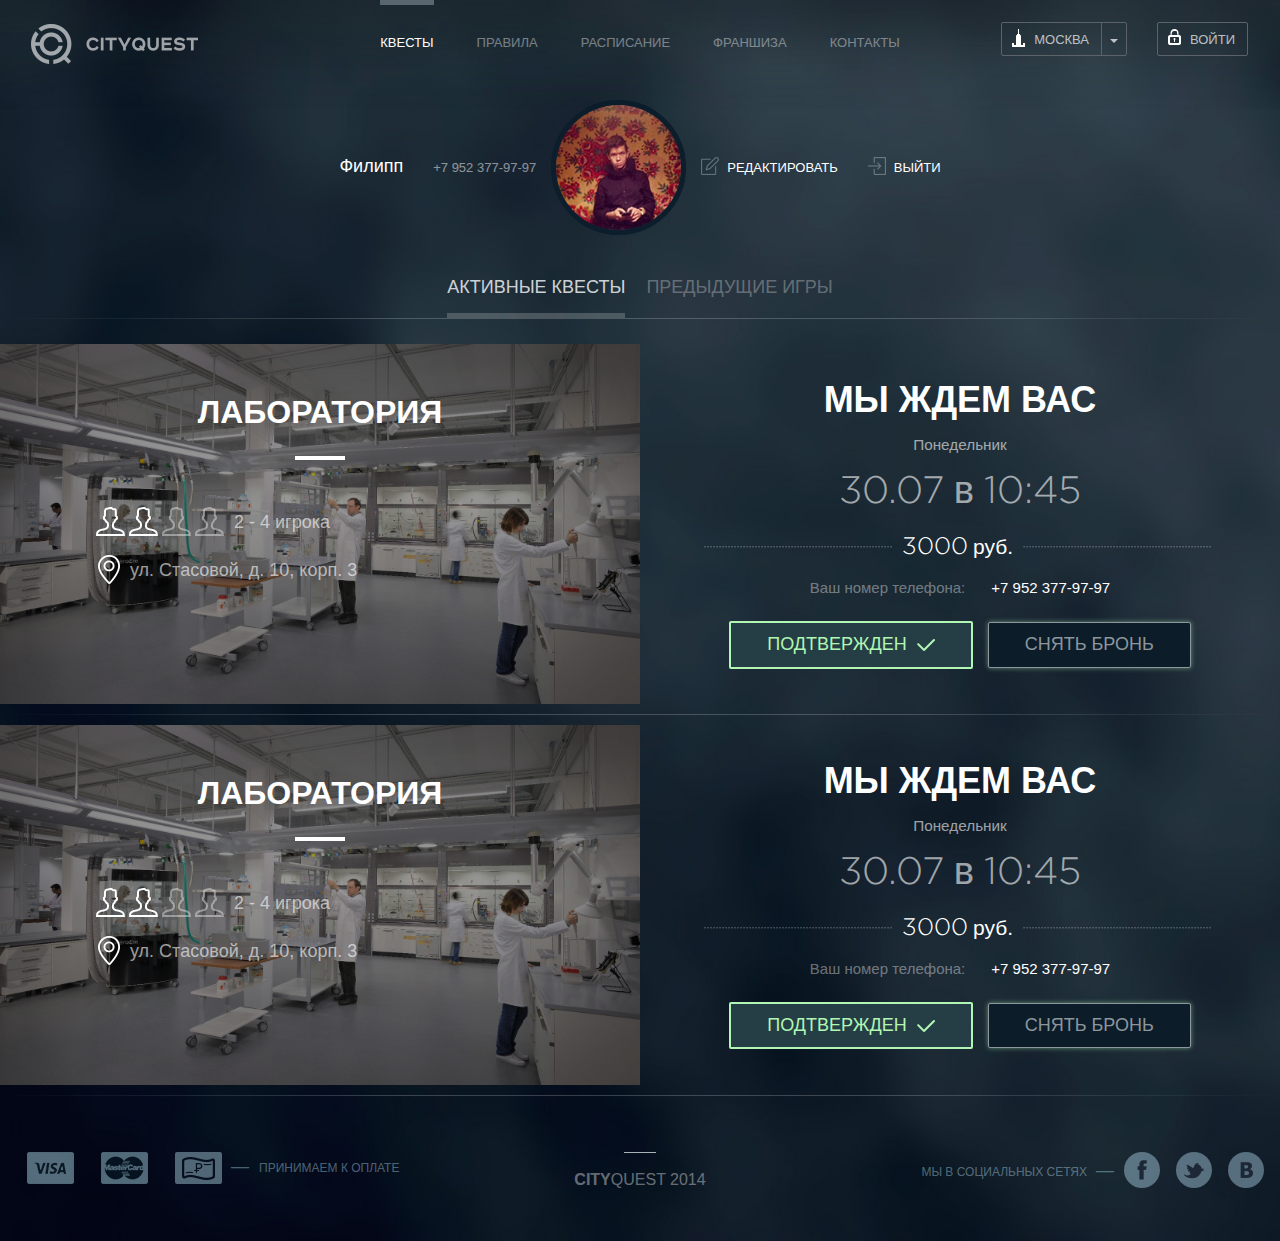
==== cabinet.html @ 11784ff0 "final part" ====
<!DOCTYPE html>
<html lang="en">
  <head>
    <title>CityQuest - Ограбление банка</title><meta charset="utf-8">
    <meta content="IE=edge" http-equiv="X-UA-Compatible">
    <meta content="width=device-width, initial-scale=1" name="viewport">
    <meta content="" name="description">
    <meta content="marchukilya@gmail.com" name="author">
    <link href="favicon.ico" rel="icon">
    <link href="css/bootstrap.min.css" rel="stylesheet">
    <!--[if lt IE 9] <script src="../../assets/js/ie8-responsive-file-warning.js"></script>-->
    <script src="js/ie-emulation-modes-warning.js"></script>
    <script src="js/ie10-viewport-bug-workaround.js"></script>
    <!--[if lt IE 9]
    <script src="https://oss.maxcdn.com/html5shiv/3.7.2/html5shiv.min.js"></script>
    <script src="https://oss.maxcdn.com/respond/1.4.2/respond.min.js"></script>-->
  </head>
  <body class="inner">
    <div class="navbar-wrapper">
      <div class="container-fluid">
        <div class="navbar navbar-static-top" role="navigation">
          <div class="container">
            <div class="row">
              <div class="col-md-3 col-sm-4 col-xs-7">
                <div class="navbar-header">
                  <a class="navbar-brand" href="index.html"><img src="img/logo1.png"></a>
                </div>
              </div>
              <div class="col-md-6 col-sm-1 hidden-xs navbar-inner" id="top_menu_container">
                <div class="navbar-collapse collapse" id="top_menu">
                  <ul class="nav navbar-nav">
                    <li class="hidden hidden-lg">
                      <a id="close_top_menu" type="button"><span aria-hidden="true"> ×</span><span class="sr-only">Close</span></a>
                    </li>
                    <li class="active">
                      <a href="index.html"> Квесты</a>
                    </li>
                    <li>
                      <a href="rules.html"> Правила</a>
                    </li>
                    <li>
                      <a href="schedules.html"> Расписание</a>
                    </li>
                    <li>
                      <a href="q.html"> Франшиза </a>
                    </li>
                    <li>
                      <a href="k.html"> Контакты</a>
                    </li>
                  </ul>
                </div>
              </div>
              <div class="col-md-3 col-sm-7 col-xs-5">
                <div class="pull-right right-nav-btn">
                  <button class="btn navbar-toggle btn-topline" id="show-menu" type="button"><span class="icos"><span class="icon-bar"></span><span class="icon-bar"></span><span class="icon-bar"></span></span><span>Меню</span></button>
                  <div id="for-city">
                    <div class="btn-group city-select">
                      <button class="btn btn-topline ico-msq" data-toggle="dropdown" type="button"> Москва</button><button class="btn btn-topline dropdown-toggle" data-toggle="dropdown" type="button"><span class="caret"></span><span class="sr-only">Выбрать город</span></button>
                      <ul class="dropdown-menu" role="menu">
                        <li>
                          <a href="#">Питер</a>
                        </li>
                        <li>
                          <a href="#">Уфа</a>
                        </li>
                        <li>
                          <a href="#">Владивосток</a>
                        </li>
                      </ul>
                    </div>
                  </div>
                  <div id="for-login-pl">
                    <a class="btn btn-topline btn-default ico-lock" data-target="#myModalAuth" data-toggle="modal" href="#login"> ВОЙТИ</a>
                  </div>
                </div>
              </div>
            </div>
          </div>
        </div>
      </div>
    </div>
    <div class="jumbotron">
      <div class="row">
        <div class="col-xs-12 text-center cabinet visible-xs moveUp">
          <img class="img-circle" height="135" src="img/ava.jpg" width="135">
        </div>
        <div class="col-xs-12 text-center cabinet">
          <span class="name">Филипп</span><span class="phone">+7 952 377-97-97</span><img class="img-circle hidden-xs" height="135" src="img/ava.jpg" width="135"><span><a><i class="edit-ico"></i>Редактировать</a></span><span><a><i class="logout-ico"></i>Выйти</a></span>
        </div>
      </div>
    </div>
    <div class="container-fluid myQuests">
      <div class="row">
        <div class="col-xs-12 text-center">
          <h2 class="twotab active">
            Активные квесты
          </h2>
          <h2 class="twotab">
            предыдущие игры
          </h2>
          <hr class="fadeOut">
        </div>
      </div>
      <div class="row ModalBook">
        <div class="col-sm-6 col-xs-12">
          <img alt="Generic placeholder image" class="featurette-image img-responsive" src="img/Photos/Lab.jpg"><a class="descr" href="#lab">
              <h2>
                Лаборатория
              </h2>
              <p>
                <span><i class="ico-ppl"></i><i class="ico-ppl"></i><i class="ico-ppl noactive"></i><i class="ico-ppl noactive"></i>2 - 4 игрока</span><span><i class="ico-loc"></i>ул. Стасовой, д. 10, корп. 3</span>
              </p>
            </a></img>
        </div>
        <div class="col-sm-6 col-xs-12 shad">
          <div class="text-center">
            <h3>
              Мы ждем вас
            </h3>
            <p>
              <small>Понедельник</small><span>30.07</span><em>в</em><span>10:45</span>
            </p>
            <div class="priceTbl">
              <div class="priceRow">
                <span class="dashed"></span><span class="price">3000<em>руб.</em></span><span class="dashed"></span>
              </div>
            </div>
            <p class="you_phone">
              Ваш номер телефона:<a>+7 952 377-97-97</a>
            </p>
            <div class="btn btn-default btn-success">
              ПОдтвержден
              <div class="glyphicon glyphicon-ok"></div>
            </div>
            <div class="btn btn-default btn-blank">
              снять бронь
            </div>
          </div>
        </div>
      </div>
      <div class="row">
        <div class="col-xs-12">
          <hr class="fadeOut p10">
        </div>
      </div>
      <div class="row ModalBook">
        <div class="col-sm-6 col-xs-12">
          <img alt="Generic placeholder image" class="featurette-image img-responsive" src="img/Photos/Lab.jpg"><a class="descr" href="#lab">
              <h2>
                Лаборатория
              </h2>
              <p>
                <span><i class="ico-ppl"></i><i class="ico-ppl"></i><i class="ico-ppl noactive"></i><i class="ico-ppl noactive"></i>2 - 4 игрока</span><span><i class="ico-loc"></i>ул. Стасовой, д. 10, корп. 3</span>
              </p>
            </a></img>
        </div>
        <div class="col-sm-6 col-xs-12 shad">
          <div class="text-center">
            <h3>
              Мы ждем вас
            </h3>
            <p>
              <small>Понедельник</small><span>30.07</span><em>в</em><span>10:45</span>
            </p>
            <div class="priceTbl">
              <div class="priceRow">
                <span class="dashed"></span><span class="price">3000<em>руб.</em></span><span class="dashed"></span>
              </div>
            </div>
            <p class="you_phone">
              Ваш номер телефона:<a>+7 952 377-97-97</a>
            </p>
            <div class="btn btn-default btn-success">
              ПОдтвержден
              <div class="glyphicon glyphicon-ok"></div>
            </div>
            <div class="btn btn-default btn-blank">
              снять бронь
            </div>
          </div>
        </div>
      </div>
      <div class="row">
        <div class="col-xs-12">
          <hr class="fadeOut p10">
        </div>
      </div>
    </div>
    <div class="footer">
      <div class="row">
        <div class="col-sm-5 hidden-xs">
          <p class="pull-left condition">
            <i class="ico-pay ico-visa" data-toggle="tooltip" title="Принимаем к оплате карты Visa"></i><i class="ico-pay ico-mc" data-toggle="tooltip" title="Принимаем к оплате карты MasterCard"></i><i class="ico-pay ico-cash" data-toggle="tooltip" title="Принимаем к оплате наличные"></i><span class="weinsoc hidden-sm"><em>&mdash;</em>Принимаем к оплате</span>
          </p>
        </div>
        <div class="col-xs-12 visible-xs">
          <p class="text-center">
            <a class="btn-soc" href="#"><i class="ico-soc ico-fb"></i></a><a class="btn-soc" href="#"><i class="ico-soc ico-tw"></i></a><a class="btn-soc" href="#"><i class="ico-soc ico-vk"></i></a>
          </p>
        </div>
        <div class="col-sm-2 col-xs-12">
          <p class="text-center">
            <span class="brand"><strong>CITY</strong>QUEST 2014</span>
          </p>
        </div>
        <div class="col-sm-5 col-xs-12 hidden-xs">
          <p class="pull-right right-soc">
            <span class="weinsoc hidden-sm">мы в социальных сетях<em>&mdash;</em></span><a class="btn-soc" href="#"><i class="ico-soc ico-fb"></i></a><a class="btn-soc" href="#"><i class="ico-soc ico-tw"></i></a><a class="btn-soc" href="#"><i class="ico-soc ico-vk"></i></a>
          </p>
        </div>
      </div>
    </div>
    <div aria-hidden="true" aria-labelledby="myModalMenuLabel" class="modal fade" id="myModalMenu" role="dialog" tabindex="-1">
      <div class="modal-dialog">
        <div class="modal-content">
          <div class="modal-header text-center">
            <button class="close" data-dismiss="modal" type="button"><span aria-hidden="true"> &times;</span><span class="sr-only">Close</span></button>
          </div>
          <div class="modal-body">
            <div class="row right-nav-btn">
              <div class="col-xs-6" id="for-select-city"></div>
              <div class="col-xs-6" id="for-login"></div>
            </div>
            <div class="row">
              <div class="col-xs-12" id="for-menu"></div>
            </div>
          </div>
        </div>
      </div>
    </div>
    <div aria-hidden="true" aria-labelledby="myModalLabelAuth" class="modal fade" id="myModalAuth" role="dialog" tabindex="-1">
      <div class="modal-dialog">
        <div class="modal-content">
          <div class="modal-header">
            <button class="visible-xs close" data-dismiss="modal" type="button"><span aria-hidden="true">&times;</span><span class="sr-only">Close</span></button><a class="h4 modal-title" data-toggle="tab" href="#auth" role="tab">Вход на сайт</a><a class="h4 modal-title active" data-toggle="tab" href="#reg" role="tab">Регистрация</a>
            <hr class="fadeOut">
          </div>
          <div class="modal-body">
            <div class="row social_auth">
              <div class="col-xs-6 text-right">
                <a class="vk" href="#vk"></a>
              </div>
              <div class="col-xs-6 text-left">
                <a class="fb" href="#fb"></a>
              </div>
              <div class="col-xs-12">
                <div class="orTbl">
                  <div class="orRow">
                    <div class="orCell orL"></div>
                    <div class="orCell orC">
                      <span>или</span>
                    </div>
                    <div class="orCell orR"></div>
                  </div>
                </div>
              </div>
            </div>
            <div class="tab-content">
              <div class="tab-pane" id="auth">
                <form role="form">
                  <div class="form-group">
                    <input class="form-control" placeholder="Email" type="email">
                  </div>
                  <div class="form-group">
                    <input class="form-control" placeholder="Пароль" type="password">
                  </div>
                  <div class="checkbox invisible">
                    <label></label>
                  </div>
                  <button class="btn btn-default btn-block btn-lg" type="submit"> Авторизоваться</button>
                </form>
              </div>
              <div class="tab-pane active" id="reg">
                <form role="form">
                  <div class="form-group">
                    <input class="form-control" placeholder="Имя" type="text">
                  </div>
                  <div class="form-group">
                    <input class="form-control" placeholder="Email" type="email">
                  </div>
                  <div class="form-group">
                    <input class="form-control" placeholder="Пароль" type="password">
                  </div>
                  <div class="checkbox">
                    <label><input type="checkbox">Я принимаю <a href="rules.html">Условия использования</a></label>
                  </div>
                  <button class="btn btn-default btn-block btn-lg" type="submit"> Зарегистрироваться</button>
                </form>
              </div>
            </div>
          </div>
        </div>
      </div>
    </div>
    <div aria-hidden="true" aria-labelledby="myModalLabelBook" class="ModalBook modal fade" id="myModalBook" role="dialog" tabindex="-1">
      <div class="modal-dialog">
        <div class="modal-content">
          <div class="modal-body">
            <div class="row">
              <div class="col-sm-6 col-xs-12">
                <img alt="Generic placeholder image" class="featurette-image img-responsive" src="img/Photos/Lab.jpg"><a class="descr" href="#lab">
                    <h2>
                      Лаборатория
                    </h2>
                    <p>
                      <span><i class="ico-ppl"></i><i class="ico-ppl"></i><i class="ico-ppl noactive"></i><i class="ico-ppl noactive"></i>2 - 4 игрока</span><span><i class="ico-loc"></i>ул. Стасовой, д. 10, корп. 3</span>
                    </p>
                  </a></img>
              </div>
              <div class="col-sm-6 col-xs-12 shad shadow">
                <button class="close" data-dismiss="modal" type="button"><span aria-hidden="true">&times;</span><span class="sr-only">Close</span></button>
                <div class="text-center">
                  <h3>
                    Подтверждение
                  </h3>
                  <p>
                    <small>Понедельник</small><span>30.07</span><em>в</em><span>10:45</span>
                  </p>
                  <div class="priceTbl">
                    <div class="priceRow">
                      <span class="dashed"></span><span class="price">3000<em>руб.</em></span><span class="dashed"></span>
                    </div>
                  </div>
                  <p class="you_phone">
                    Ваш номер телефона:<a>+7 952 377-97-97</a>
                  </p>
                  <div class="btn btn-default">
                    Подтвердить бронь
                  </div>
                </div>
              </div>
            </div>
          </div>
        </div>
      </div>
    </div>
    <script src="js/jquery.min.js"></script>
    <script src="js/bootstrap.min.js"></script>
    <script src="js/main.js"></script>
  </body>
</html>
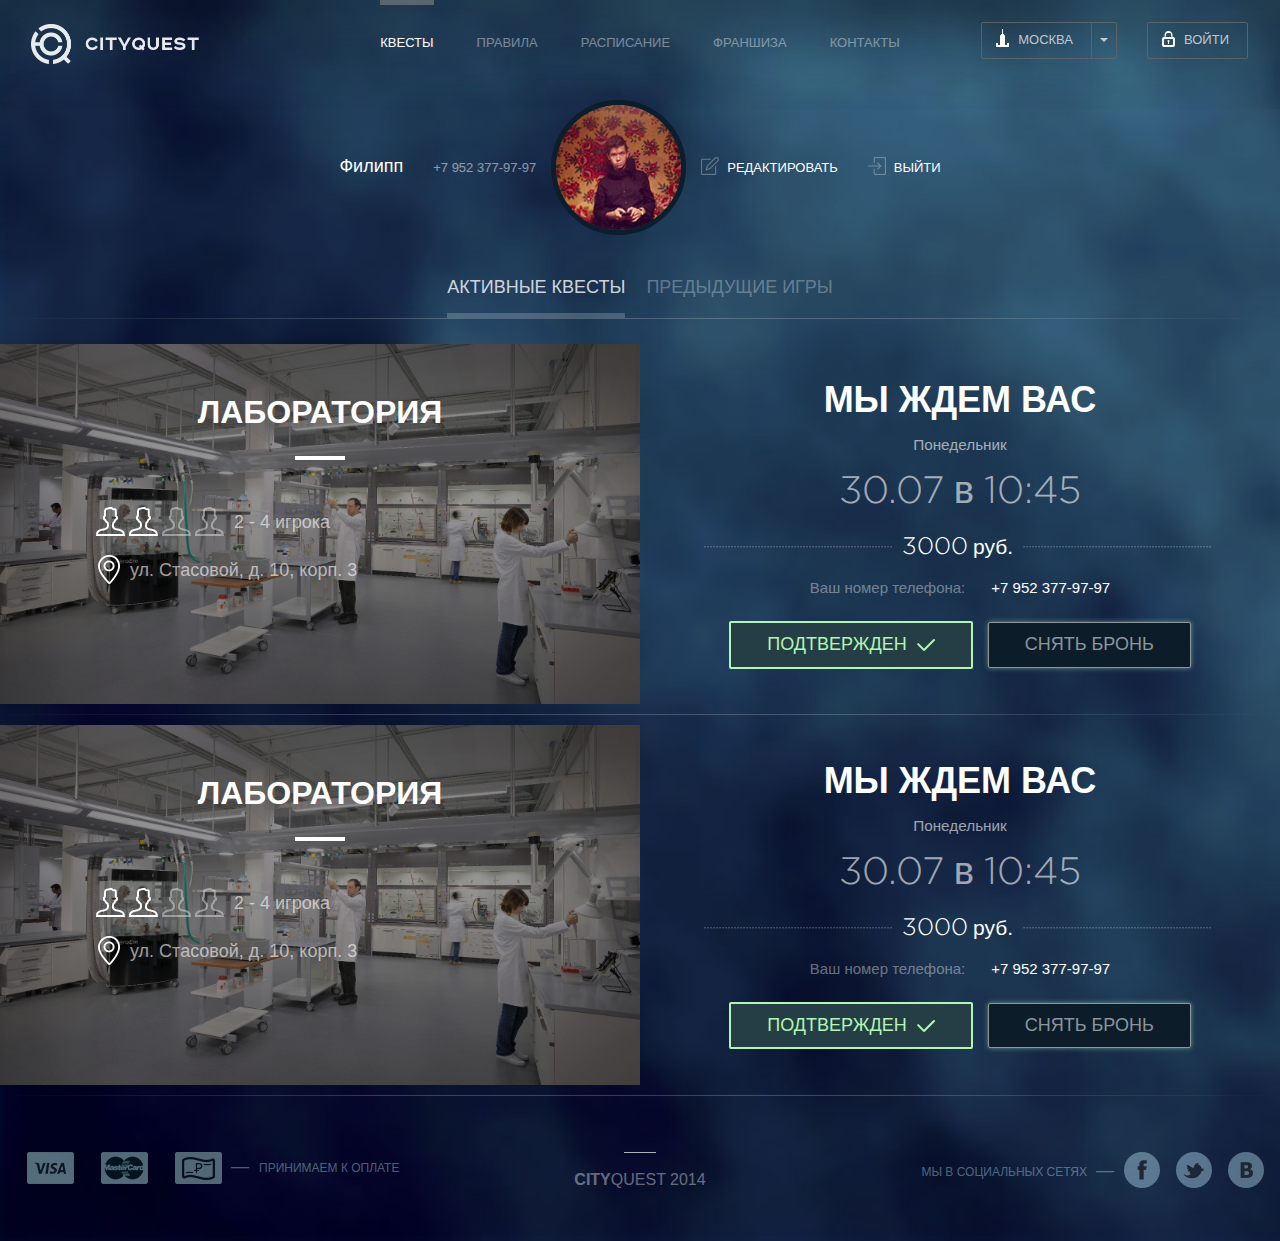
==== commit f06f970d: "fixs" ====
--- a/cabinet.html
+++ b/cabinet.html
@@ -6,7 +6,7 @@
     <meta content="width=device-width, initial-scale=1" name="viewport">
     <meta content="" name="description">
     <meta content="marchukilya@gmail.com" name="author">
-    <link href="favicon.ico" rel="icon">
+    <link href="favico.png" rel="icon">
     <link href="css/bootstrap.min.css" rel="stylesheet">
     <!--[if lt IE 9] <script src="../../assets/js/ie8-responsive-file-warning.js"></script>-->
     <script src="js/ie-emulation-modes-warning.js"></script>
@@ -23,7 +23,7 @@
             <div class="row">
               <div class="col-md-3 col-sm-4 col-xs-7">
                 <div class="navbar-header">
-                  <a class="navbar-brand" href="index.html"><img src="img/logo1.png"></a>
+                  <a class="navbar-brand" href="index.html"><img src="img/Logo_X2.png"></a>
                 </div>
               </div>
               <div class="col-md-6 col-sm-1 hidden-xs navbar-inner" id="top_menu_container">
